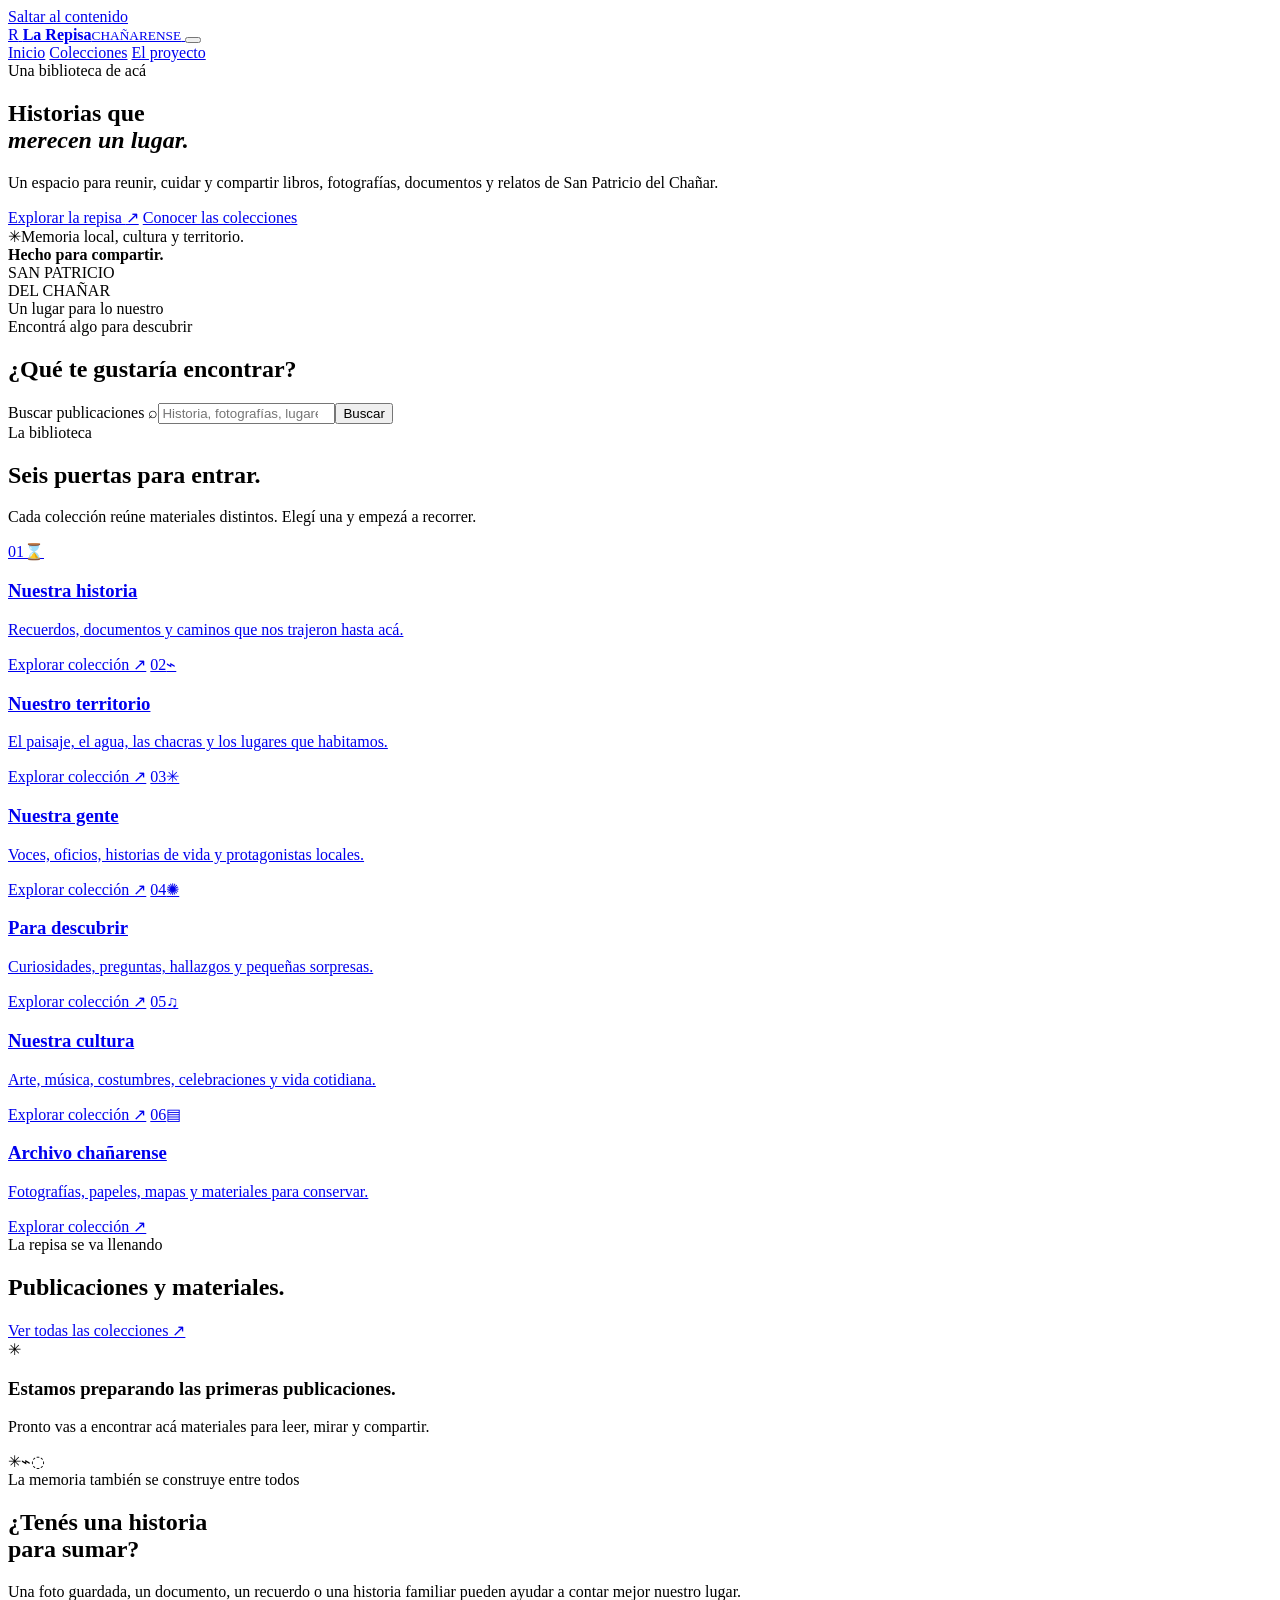
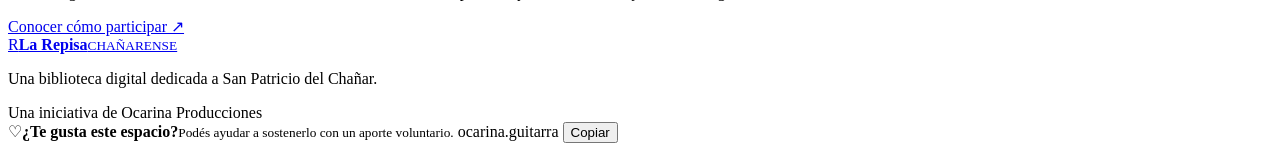
==== index.html @ 4208a4c4 "Build La Repisa Chañarense static foundation: index.html" ====
<!doctype html>
<html lang="es-AR">
<head>
  <meta charset="utf-8">
  <meta name="viewport" content="width=device-width, initial-scale=1">
  <meta name="theme-color" content="#f7f4ed">
  <meta name="description" content="La Repisa Chañarense: biblioteca editorial digital dedicada a la historia, el territorio, las personas y la cultura de San Patricio del Chañar.">
  <title>La Repisa Chañarense — Historias que merecen un lugar</title>
  <link rel="icon" href="assets/repisa-mark.svg" type="image/svg+xml">
  <link rel="stylesheet" href="css/styles.css">
  <script defer src="js/catalogo.js"></script>
  <script defer src="js/app.js"></script>
</head>
<body>
  <a class="skip-link" href="#contenido">Saltar al contenido</a>
  <header class="site-header">
    <div class="header-inner">
      <a class="brand" href="index.html" aria-label="La Repisa Chañarense, inicio">
        <span class="brand-mark" aria-hidden="true">R</span>
        <span class="brand-copy"><strong>La Repisa</strong><small>CHAÑARENSE</small></span>
      </a>
      <button class="menu-toggle" type="button" aria-expanded="false" aria-controls="site-nav" aria-label="Abrir menú"><span></span><span></span><span></span></button>
      <nav class="site-nav" id="site-nav" aria-label="Navegación principal">
        <a class="active" href="index.html">Inicio</a>
        <a href="colecciones.html">Colecciones</a>
        <a href="acerca-de.html">El proyecto</a>
      </nav>
    </div>
  </header>

  <main id="contenido">
    <section class="hero wrap">
      <div class="hero-copy">
        <span class="eyebrow"><span class="eyebrow-dot"></span> Una biblioteca de acá</span>
        <h1>Historias que<br><em>merecen un lugar.</em></h1>
        <p class="hero-lead">Un espacio para reunir, cuidar y compartir libros, fotografías, documentos y relatos de San Patricio del Chañar.</p>
        <div class="hero-actions">
          <a class="button button-primary" href="colecciones.html">Explorar la repisa <span aria-hidden="true">↗</span></a>
          <a class="text-link" href="#como-se-organiza">Conocer las colecciones</a>
        </div>
        <div class="hero-note"><span class="note-icon">✳</span><span>Memoria local, cultura y territorio.<br><strong>Hecho para compartir.</strong></span></div>
      </div>
      <div class="hero-art" aria-label="Ilustración decorativa de una repisa con libros y una planta" role="img">
        <div class="sun-disc"></div><div class="art-label">SAN PATRICIO<br>DEL CHAÑAR</div>
        <div class="shelf shelf-one"><i class="book book-rust"></i><i class="book book-green"></i><i class="book book-cream"></i><i class="book book-blue"></i><i class="plant"><b></b><b></b><b></b></i></div>
        <div class="shelf shelf-two"><i class="book book-blue tall"></i><i class="book book-cream"></i><i class="book book-rust short"></i><i class="book book-green"></i><i class="vase"></i></div>
        <span class="art-caption">Un lugar para lo nuestro</span>
      </div>
    </section>

    <section class="search-band">
      <div class="wrap search-inner">
        <div><span class="eyebrow">Encontrá algo para descubrir</span><h2>¿Qué te gustaría encontrar?</h2></div>
        <form class="search-form" id="search-form" role="search">
          <label class="sr-only" for="catalog-search">Buscar publicaciones</label>
          <span aria-hidden="true">⌕</span><input id="catalog-search" type="search" placeholder="Historia, fotografías, lugares, personas…" autocomplete="off"><button type="submit" aria-label="Buscar">Buscar</button>
        </form>
      </div>
    </section>

    <section class="section wrap" id="como-se-organiza">
      <div class="section-heading"><div><span class="eyebrow">La biblioteca</span><h2>Seis puertas para entrar.</h2></div><p>Cada colección reúne materiales distintos. Elegí una y empezá a recorrer.</p></div>
      <div class="collection-grid" id="collection-grid">
        <a class="collection-card collection-history" href="colecciones.html?coleccion=historia"><span class="collection-number">01</span><span class="collection-icon">⌛</span><h3>Nuestra historia</h3><p>Recuerdos, documentos y caminos que nos trajeron hasta acá.</p><span class="card-arrow">Explorar colección ↗</span></a>
        <a class="collection-card collection-land" href="colecciones.html?coleccion=territorio"><span class="collection-number">02</span><span class="collection-icon">⌁</span><h3>Nuestro territorio</h3><p>El paisaje, el agua, las chacras y los lugares que habitamos.</p><span class="card-arrow">Explorar colección ↗</span></a>
        <a class="collection-card collection-people" href="colecciones.html?coleccion=gente"><span class="collection-number">03</span><span class="collection-icon">✳</span><h3>Nuestra gente</h3><p>Voces, oficios, historias de vida y protagonistas locales.</p><span class="card-arrow">Explorar colección ↗</span></a>
        <a class="collection-card collection-discover" href="colecciones.html?coleccion=descubrir"><span class="collection-number">04</span><span class="collection-icon">✺</span><h3>Para descubrir</h3><p>Curiosidades, preguntas, hallazgos y pequeñas sorpresas.</p><span class="card-arrow">Explorar colección ↗</span></a>
        <a class="collection-card collection-culture" href="colecciones.html?coleccion=cultura"><span class="collection-number">05</span><span class="collection-icon">♫</span><h3>Nuestra cultura</h3><p>Arte, música, costumbres, celebraciones y vida cotidiana.</p><span class="card-arrow">Explorar colección ↗</span></a>
        <a class="collection-card collection-archive" href="colecciones.html?coleccion=archivo"><span class="collection-number">06</span><span class="collection-icon">▤</span><h3>Archivo chañarense</h3><p>Fotografías, papeles, mapas y materiales para conservar.</p><span class="card-arrow">Explorar colección ↗</span></a>
      </div>
    </section>

    <section class="featured-section">
      <div class="wrap">
        <div class="section-heading"><div><span class="eyebrow">La repisa se va llenando</span><h2>Publicaciones y materiales.</h2></div><a class="text-link" href="colecciones.html">Ver todas las colecciones ↗</a></div>
        <div class="publication-grid" id="featured-publications" aria-live="polite">
          <div class="empty-state"><span>✳</span><h3>Estamos preparando las primeras publicaciones.</h3><p>Pronto vas a encontrar acá materiales para leer, mirar y compartir.</p></div>
        </div>
      </div>
    </section>

    <section class="contribute-section wrap">
      <div class="contribute-art" aria-hidden="true"><span>✳</span><span>⌁</span><span>◌</span></div>
      <div><span class="eyebrow">La memoria también se construye entre todos</span><h2>¿Tenés una historia<br>para sumar?</h2><p>Una foto guardada, un documento, un recuerdo o una historia familiar pueden ayudar a contar mejor nuestro lugar.</p><a class="button button-light" href="acerca-de.html#participar">Conocer cómo participar ↗</a></div>
    </section>
  </main>

  <footer class="site-footer">
    <div class="wrap footer-inner"><a class="brand brand-footer" href="index.html"><span class="brand-mark">R</span><span class="brand-copy"><strong>La Repisa</strong><small>CHAÑARENSE</small></span></a><p>Una biblioteca digital dedicada a San Patricio del Chañar.</p><span class="footer-credit">Una iniciativa de Ocarina Producciones</span></div>
  </footer>

  <aside class="support-bar" aria-label="Colaboración voluntaria">
    <span class="support-heart" aria-hidden="true">♡</span><span class="support-message"><strong>¿Te gusta este espacio?</strong><small>Podés ayudar a sostenerlo con un aporte voluntario.</small></span>
    <span class="support-alias" id="support-alias">ocarina.guitarra</span>
    <button class="copy-alias" type="button" id="copy-alias" aria-label="Copiar alias">Copiar</button>
    <span class="copy-feedback" id="copy-feedback" role="status" aria-live="polite"></span>
  </aside>
</body>
</html>
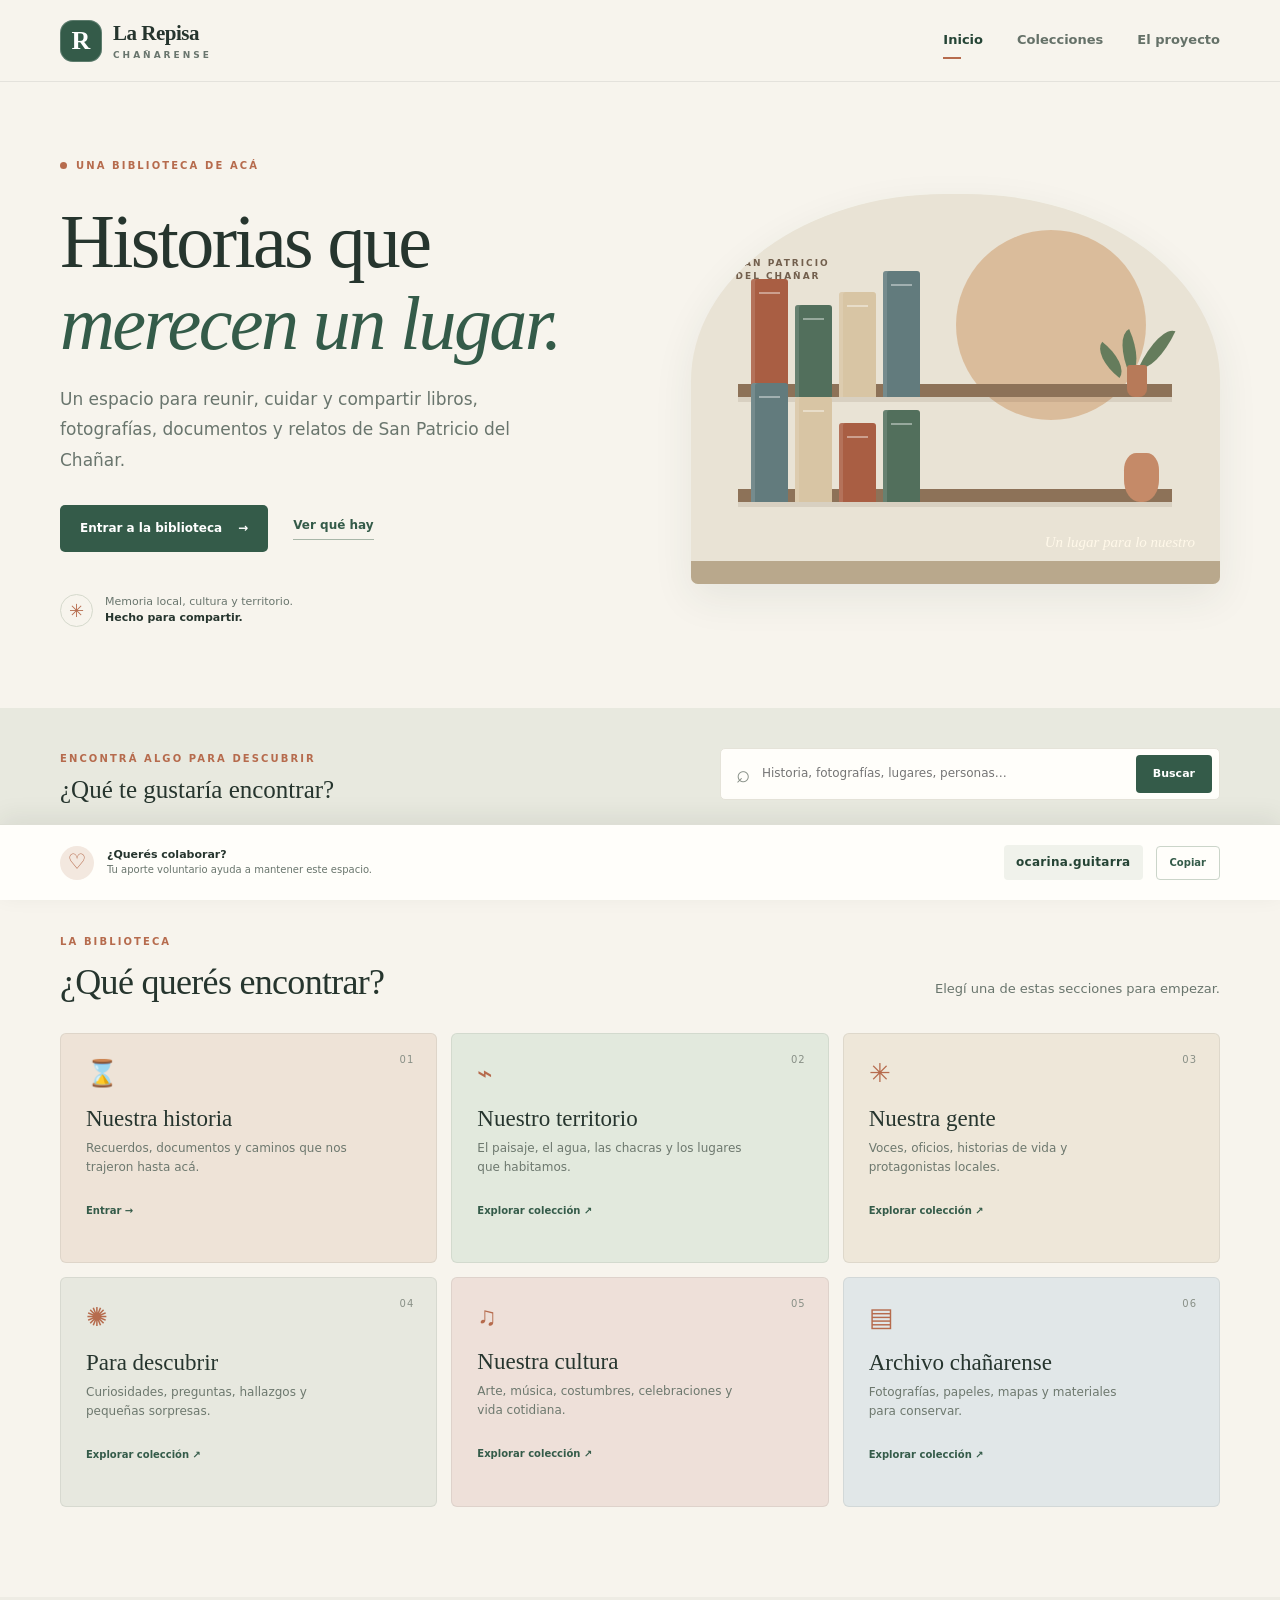
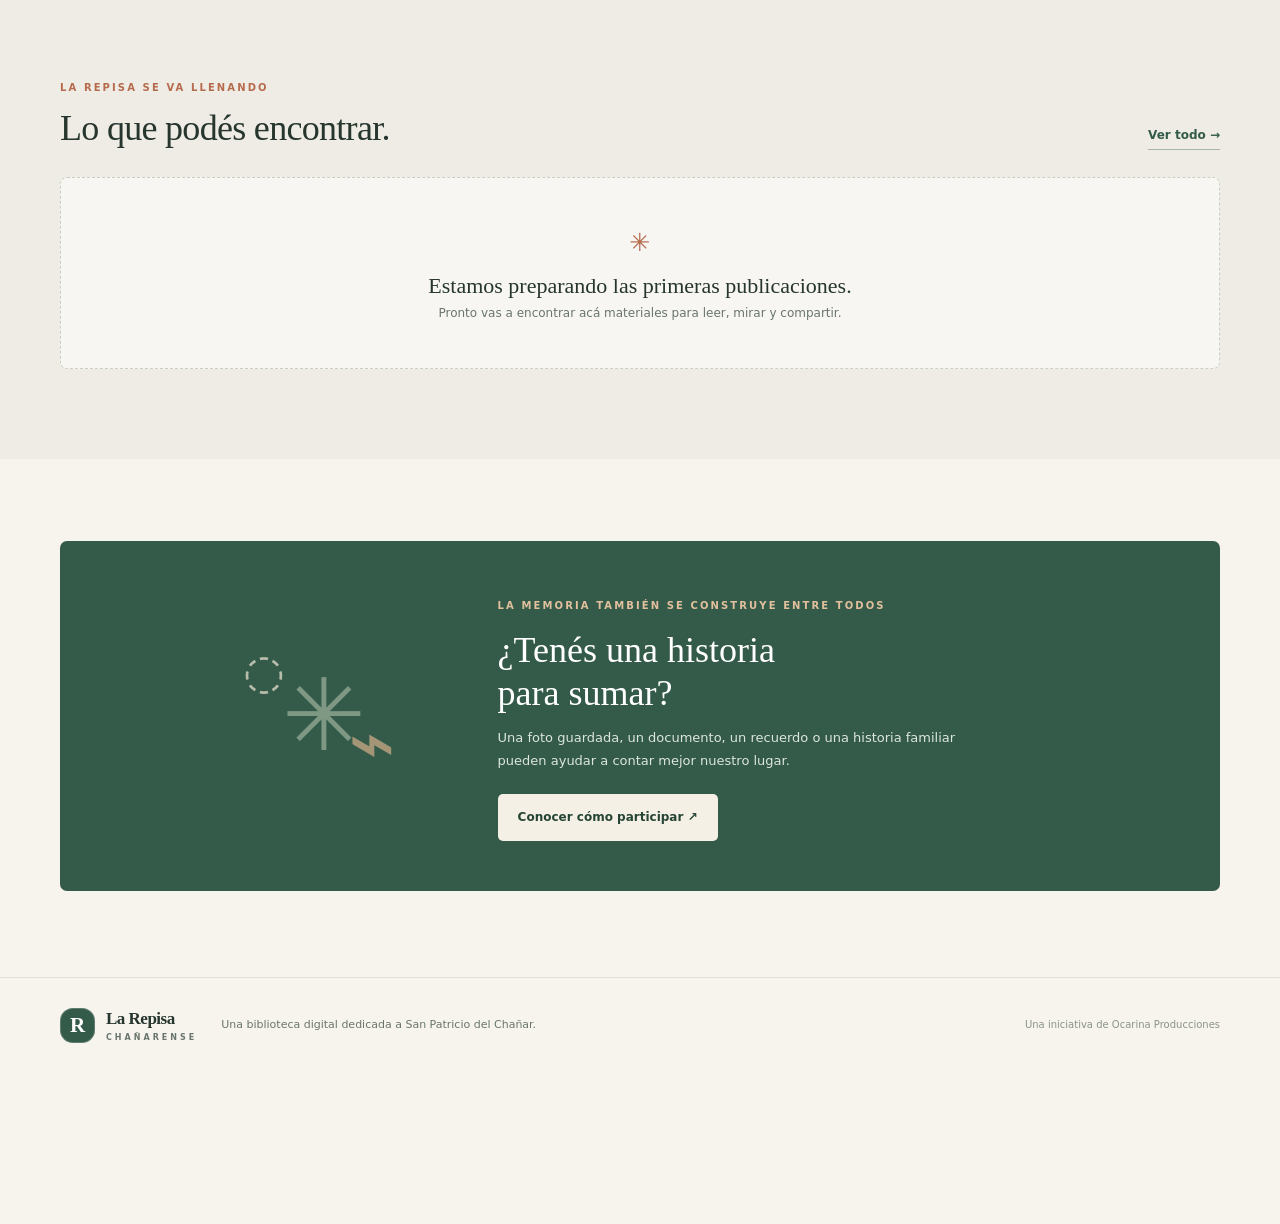
==== commit 2520d1c7: "Simplify homepage language and primary actions for first-time visitors" ====
--- a/index.html
+++ b/index.html
@@ -35,8 +35,8 @@
         <h1>Historias que<br><em>merecen un lugar.</em></h1>
         <p class="hero-lead">Un espacio para reunir, cuidar y compartir libros, fotografías, documentos y relatos de San Patricio del Chañar.</p>
         <div class="hero-actions">
-          <a class="button button-primary" href="colecciones.html">Explorar la repisa <span aria-hidden="true">↗</span></a>
-          <a class="text-link" href="#como-se-organiza">Conocer las colecciones</a>
+          <a class="button button-primary" href="colecciones.html">Entrar a la biblioteca <span aria-hidden="true">→</span></a>
+          <a class="text-link" href="#como-se-organiza">Ver qué hay</a>
         </div>
         <div class="hero-note"><span class="note-icon">✳</span><span>Memoria local, cultura y territorio.<br><strong>Hecho para compartir.</strong></span></div>
       </div>
@@ -59,9 +59,9 @@
     </section>
 
     <section class="section wrap" id="como-se-organiza">
-      <div class="section-heading"><div><span class="eyebrow">La biblioteca</span><h2>Seis puertas para entrar.</h2></div><p>Cada colección reúne materiales distintos. Elegí una y empezá a recorrer.</p></div>
+      <div class="section-heading"><div><span class="eyebrow">La biblioteca</span><h2>¿Qué querés encontrar?</h2></div><p>Elegí una de estas secciones para empezar.</p></div>
       <div class="collection-grid" id="collection-grid">
-        <a class="collection-card collection-history" href="colecciones.html?coleccion=historia"><span class="collection-number">01</span><span class="collection-icon">⌛</span><h3>Nuestra historia</h3><p>Recuerdos, documentos y caminos que nos trajeron hasta acá.</p><span class="card-arrow">Explorar colección ↗</span></a>
+        <a class="collection-card collection-history" href="colecciones.html?coleccion=historia"><span class="collection-number">01</span><span class="collection-icon">⌛</span><h3>Nuestra historia</h3><p>Recuerdos, documentos y caminos que nos trajeron hasta acá.</p><span class="card-arrow">Entrar →</span></a>
         <a class="collection-card collection-land" href="colecciones.html?coleccion=territorio"><span class="collection-number">02</span><span class="collection-icon">⌁</span><h3>Nuestro territorio</h3><p>El paisaje, el agua, las chacras y los lugares que habitamos.</p><span class="card-arrow">Explorar colección ↗</span></a>
         <a class="collection-card collection-people" href="colecciones.html?coleccion=gente"><span class="collection-number">03</span><span class="collection-icon">✳</span><h3>Nuestra gente</h3><p>Voces, oficios, historias de vida y protagonistas locales.</p><span class="card-arrow">Explorar colección ↗</span></a>
         <a class="collection-card collection-discover" href="colecciones.html?coleccion=descubrir"><span class="collection-number">04</span><span class="collection-icon">✺</span><h3>Para descubrir</h3><p>Curiosidades, preguntas, hallazgos y pequeñas sorpresas.</p><span class="card-arrow">Explorar colección ↗</span></a>
@@ -72,7 +72,7 @@
 
     <section class="featured-section">
       <div class="wrap">
-        <div class="section-heading"><div><span class="eyebrow">La repisa se va llenando</span><h2>Publicaciones y materiales.</h2></div><a class="text-link" href="colecciones.html">Ver todas las colecciones ↗</a></div>
+        <div class="section-heading"><div><span class="eyebrow">La repisa se va llenando</span><h2>Lo que podés encontrar.</h2></div><a class="text-link" href="colecciones.html">Ver todo →</a></div>
         <div class="publication-grid" id="featured-publications" aria-live="polite">
           <div class="empty-state"><span>✳</span><h3>Estamos preparando las primeras publicaciones.</h3><p>Pronto vas a encontrar acá materiales para leer, mirar y compartir.</p></div>
         </div>
@@ -90,7 +90,7 @@
   </footer>
 
   <aside class="support-bar" aria-label="Colaboración voluntaria">
-    <span class="support-heart" aria-hidden="true">♡</span><span class="support-message"><strong>¿Te gusta este espacio?</strong><small>Podés ayudar a sostenerlo con un aporte voluntario.</small></span>
+    <span class="support-heart" aria-hidden="true">♡</span><span class="support-message"><strong>¿Querés colaborar?</strong><small>Tu aporte voluntario ayuda a mantener este espacio.</small></span>
     <span class="support-alias" id="support-alias">ocarina.guitarra</span>
     <button class="copy-alias" type="button" id="copy-alias" aria-label="Copiar alias">Copiar</button>
     <span class="copy-feedback" id="copy-feedback" role="status" aria-live="polite"></span>
--- a/css/styles.css
+++ b/css/styles.css
@@ -0,0 +1,10 @@
+:root{--paper:#f7f4ed;--white:#fffefa;--ink:#26352e;--muted:#69756d;--green:#345b49;--green-dark:#254435;--sage:#dce5d8;--rust:#b66b4d;--sand:#e9dfcf;--line:#e4e0d6;--serif:Georgia,'Times New Roman',serif;--sans:system-ui,-apple-system,'Segoe UI',Arial,sans-serif;--support-h:76px;--shadow:0 14px 40px rgba(42,58,46,.08)}*{box-sizing:border-box}html{scroll-behavior:smooth;scroll-padding-top:90px}body{margin:0;background:var(--paper);color:var(--ink);font-family:var(--sans);font-size:16px;line-height:1.6;padding-bottom:var(--support-h)}a{color:inherit;text-decoration:none}button,input,select{font:inherit}button,a{-webkit-tap-highlight-color:transparent}button:focus-visible,a:focus-visible,input:focus-visible,select:focus-visible{outline:3px solid #c58a62;outline-offset:3px}.wrap{width:min(1160px,calc(100% - 56px));margin-inline:auto}.sr-only{position:absolute;width:1px;height:1px;padding:0;margin:-1px;overflow:hidden;clip:rect(0,0,0,0);white-space:nowrap;border:0}.skip-link{position:absolute;top:-60px;left:16px;background:var(--green);color:white;padding:10px 16px;z-index:100}.skip-link:focus{top:12px}.site-header{height:82px;border-bottom:1px solid rgba(38,53,46,.09);background:rgba(247,244,237,.94);position:sticky;top:0;z-index:20;backdrop-filter:blur(12px)}.header-inner{width:min(1160px,calc(100% - 56px));height:100%;margin:auto;display:flex;align-items:center;justify-content:space-between}.brand{display:inline-flex;align-items:center;gap:11px}.brand-mark{width:42px;height:42px;border-radius:13px;background:var(--green);color:#fff;display:grid;place-items:center;font:600 26px var(--serif);box-shadow:inset 0 0 0 1px rgba(255,255,255,.2)}.brand-copy{display:grid;line-height:1.05}.brand-copy strong{font:600 21px var(--serif);letter-spacing:-.5px}.brand-copy small{font-size:9px;letter-spacing:3px;font-weight:700;margin-top:5px;color:var(--muted)}.site-nav{display:flex;gap:34px;align-items:center}.site-nav a{font-size:13px;color:#657168;font-weight:600;padding:10px 0;position:relative}.site-nav a:hover,.site-nav a.active{color:var(--green-dark)}.site-nav a.active:after{content:'';position:absolute;bottom:2px;left:0;width:18px;height:2px;background:var(--rust)}.menu-toggle{display:none;border:0;background:none;padding:8px}.hero{min-height:535px;display:grid;grid-template-columns:1fr .92fr;align-items:center;gap:55px;padding-top:54px;padding-bottom:66px}.hero-copy{padding:15px 0}.eyebrow{font-size:10px;letter-spacing:2.1px;text-transform:uppercase;color:var(--rust);font-weight:700;display:inline-flex;align-items:center;gap:9px}.eyebrow-dot{width:7px;height:7px;border-radius:50%;background:var(--rust)}h1,h2,h3,p{margin-top:0}.hero h1,.page-hero h1{font:500 clamp(48px,6vw,76px)/1.08 var(--serif);letter-spacing:-2.6px;margin:23px 0 20px}.hero h1 em,.page-hero h1 em{color:var(--green);font-weight:500}.hero-lead{font-size:17px;line-height:1.8;color:var(--muted);max-width:490px;margin-bottom:29px}.hero-actions{display:flex;align-items:center;gap:25px;flex-wrap:wrap}.button{display:inline-flex;align-items:center;justify-content:center;gap:16px;border-radius:5px;padding:14px 20px;font-size:12px;font-weight:700;transition:transform .2s,background .2s}.button:hover{transform:translateY(-2px)}.button-primary{background:var(--green);color:white}.button-primary:hover{background:var(--green-dark)}.text-link{font-size:12px;font-weight:700;color:var(--green);border-bottom:1px solid #a8b6a8;padding-bottom:4px}.hero-note{display:flex;align-items:center;gap:12px;margin-top:42px;color:var(--muted);font-size:11px;line-height:1.5}.hero-note strong{color:var(--ink)}.note-icon{width:33px;height:33px;border:1px solid #d5d9cc;border-radius:50%;display:grid;place-items:center;color:var(--rust);font-size:18px}.hero-art{height:390px;position:relative;background:#e9e3d5;border-radius:48% 48% 7px 7px;overflow:hidden;box-shadow:var(--shadow)}.hero-art:after{content:'';position:absolute;bottom:0;left:0;right:0;height:23px;background:#b9a88c}.sun-disc{position:absolute;width:190px;height:190px;border-radius:50%;background:#d8b38e;right:14%;top:36px;opacity:.8}.art-label{position:absolute;top:63px;left:45px;font-size:9px;line-height:1.5;letter-spacing:2px;color:#725f4d;font-weight:700}.shelf{position:absolute;left:9%;right:9%;height:13px;background:#8d7258;box-shadow:0 5px 0 rgba(88,67,49,.12);display:flex;align-items:flex-end;gap:7px;padding:0 13px}.shelf-one{top:190px}.shelf-two{top:295px}.book{display:block;width:37px;height:105px;border-radius:3px 3px 0 0;box-shadow:inset 4px 0 rgba(255,255,255,.12);position:relative}.book:after{content:'';position:absolute;left:8px;right:8px;top:13px;height:2px;background:rgba(255,255,255,.4)}.book-rust{background:#a95e43;height:118px}.book-green{background:#526f5c;height:92px}.book-cream{background:#d8c5a4;height:105px}.book-blue{background:#627b7d;height:126px}.book.tall{height:119px}.book.short{height:79px}.plant{margin-left:auto;width:50px;height:85px;position:relative}.plant:after{content:'';position:absolute;bottom:0;left:18px;width:20px;height:32px;background:#b77a59;border-radius:3px 3px 8px 8px}.plant b{position:absolute;bottom:26px;left:20px;width:18px;height:42px;background:#657c5c;border-radius:100% 0 100% 0;transform:rotate(-24deg);transform-origin:bottom}.plant b:nth-child(2){transform:rotate(25deg);left:29px;height:48px}.plant b:nth-child(3){transform:rotate(-52deg);left:7px;height:36px}.vase{margin-left:auto;width:35px;height:49px;background:#c58a68;border-radius:35% 35% 45% 45%;margin-bottom:0}.art-caption{position:absolute;bottom:33px;right:25px;font:italic 15px var(--serif);color:#fff8e9}.search-band{background:#e8e9df;padding:36px 0}.search-inner{display:flex;align-items:center;justify-content:space-between;gap:30px}.search-inner h2{font:500 25px var(--serif);margin:7px 0 0}.search-form,.filter-search{height:52px;background:var(--white);border:1px solid #e5e3d9;border-radius:5px;display:flex;align-items:center;padding:0 7px 0 15px;width:min(500px,55%);color:#889087}.search-form>span,.filter-search>span{font-size:24px}.search-form input,.filter-search input{border:0;outline:0;background:transparent;min-width:0;flex:1;padding:0 12px;font-size:12px;color:var(--ink)}.search-form button{background:var(--green);border:0;border-radius:4px;color:white;padding:10px 17px;font-size:11px;font-weight:700;cursor:pointer}.section{padding-top:87px;padding-bottom:90px}.section-heading{display:flex;justify-content:space-between;align-items:end;gap:25px;margin-bottom:29px}.section-heading h2{font:500 36px/1.2 var(--serif);letter-spacing:-.7px;margin:8px 0 0}.section-heading>p{max-width:330px;color:var(--muted);font-size:13px;margin:0 0 4px}.collection-grid{display:grid;grid-template-columns:repeat(3,1fr);gap:14px}.collection-card{min-height:230px;padding:24px 25px 21px;border:1px solid rgba(55,70,58,.09);border-radius:6px;position:relative;overflow:hidden;transition:transform .2s,box-shadow .2s}.collection-card:hover{transform:translateY(-4px);box-shadow:var(--shadow)}.collection-history{background:#eee3d7}.collection-land{background:#e2e9dd}.collection-people{background:#eee7d9}.collection-discover{background:#e7e8df}.collection-culture{background:#eee0d9}.collection-archive{background:#e1e7e8}.collection-number{position:absolute;right:22px;top:18px;font-size:10px;letter-spacing:1px;color:#899087}.collection-icon{font:26px var(--serif);color:var(--rust)}.collection-card h3{font:500 23px var(--serif);margin:16px 0 7px}.collection-card p{font-size:12px;color:#6d786e;line-height:1.65;max-width:270px;margin-bottom:18px}.card-arrow{font-size:10px;color:var(--green);font-weight:700}.featured-section{background:#eeece4;padding:76px 0 90px}.featured-section .section-heading{margin-bottom:27px}.publication-grid{display:grid;grid-template-columns:repeat(3,minmax(0,1fr));gap:18px}.empty-state{grid-column:1/-1;text-align:center;padding:45px 20px;background:rgba(255,255,255,.55);border:1px dashed #c9cfc3;border-radius:7px}.empty-state>span{font-size:25px;color:var(--rust)}.empty-state h3{font:500 22px var(--serif);margin:10px 0 5px}.empty-state p{font-size:12px;color:var(--muted);margin:0}.publication-card{background:var(--white);border:1px solid var(--line);border-radius:6px;overflow:hidden;display:flex;flex-direction:column;min-width:0}.publication-cover{aspect-ratio:1.45;background:#e3e8df;display:grid;place-items:center;position:relative;overflow:hidden}.cover-symbol{font:70px var(--serif);color:rgba(52,91,73,.5)}.publication-body{padding:19px;display:flex;flex-direction:column;flex:1}.publication-meta{font-size:9px;letter-spacing:1.3px;text-transform:uppercase;color:var(--rust);font-weight:700}.publication-body h3{font:500 21px/1.25 var(--serif);margin:9px 0}.publication-body p{font-size:12px;line-height:1.65;color:var(--muted);margin-bottom:17px}.publication-link{margin-top:auto;color:var(--green);font-size:11px;font-weight:700}.status-chip{display:inline-flex;align-self:flex-start;background:#f1eadc;color:#816348;padding:5px 8px;border-radius:3px;font-size:9px;font-weight:700}.contribute-section{background:var(--green);color:#fff;padding:50px 7%;margin-top:82px;margin-bottom:86px;display:grid;grid-template-columns:.55fr 1fr;align-items:center;border-radius:7px;min-height:280px;overflow:hidden}.contribute-section .eyebrow{color:#e2c09d}.contribute-section h2{font:500 36px/1.2 var(--serif);margin:12px 0}.contribute-section p{font-size:13px;line-height:1.75;color:#dce6dd;max-width:510px}.button-light{background:#f5f0e5;color:var(--green-dark);margin-top:8px}.contribute-art{height:160px;position:relative;display:grid;place-items:center}.contribute-art span{position:absolute;font:100px var(--serif);color:#9eb29e;opacity:.7}.contribute-art span:nth-child(2){font-size:80px;transform:translate(48px,27px);color:#d6ae8b}.contribute-art span:nth-child(3){font-size:48px;transform:translate(-60px,-45px);color:#f0e7d5}.site-footer{border-top:1px solid var(--line);padding:30px 0 105px}.footer-inner{display:flex;align-items:center;gap:24px}.brand-footer .brand-mark{width:35px;height:35px;font-size:21px}.brand-footer .brand-copy strong{font-size:17px}.brand-footer .brand-copy small{font-size:8px}.footer-inner>p{font-size:11px;color:var(--muted);margin:0}.footer-credit{margin-left:auto;font-size:10px;color:#8a938a}.support-bar{position:fixed;z-index:40;left:0;right:0;bottom:0;min-height:var(--support-h);padding:11px max(28px,calc((100vw - 1160px)/2));background:#fffefa;border-top:1px solid #dedfd5;box-shadow:0 -7px 25px rgba(39,55,43,.08);display:flex;align-items:center;gap:13px}.support-heart{width:34px;height:34px;border-radius:50%;background:#f3e8df;color:var(--rust);display:grid;place-items:center;font-size:21px}.support-message{display:grid;line-height:1.35}.support-message strong{font-size:11px}.support-message small{font-size:10px;color:var(--muted)}.support-alias{margin-left:auto;font-size:12px;font-weight:700;letter-spacing:.3px;color:var(--green-dark);background:#f0f2eb;padding:8px 12px;border-radius:4px}.copy-alias{border:1px solid #cbd5c9;color:var(--green);background:transparent;border-radius:4px;padding:8px 13px;font-size:10px;font-weight:700;cursor:pointer}.copy-alias:hover{background:#edf2eb}.copy-feedback{position:absolute;right:28px;bottom:calc(100% + 8px);background:#263f32;color:white;border-radius:4px;padding:7px 11px;font-size:10px;opacity:0;pointer-events:none;transition:opacity .2s}.copy-feedback.show{opacity:1}.page-hero{padding-top:76px;padding-bottom:58px}.page-hero h1{font-size:clamp(48px,6vw,68px);margin:18px 0}.page-hero p{max-width:600px;color:var(--muted);font-size:15px;line-height:1.8}.catalog-section{padding-bottom:100px}.catalog-toolbar{display:flex;justify-content:space-between;gap:20px;align-items:center;border-bottom:1px solid var(--line);padding-bottom:22px}.filter-search{width:min(480px,60%);height:46px}.select-label{font-size:10px;color:var(--muted);font-weight:700;display:flex;align-items:center;gap:10px}.select-label select,.results-heading select{border:1px solid var(--line);background:var(--white);border-radius:4px;padding:9px 28px 9px 10px;color:var(--ink);font-size:11px}.catalog-layout{display:grid;grid-template-columns:215px 1fr;gap:38px;padding-top:30px}.catalog-sidebar h2{font:500 20px var(--serif);margin-bottom:17px}.filter-link{width:100%;border:0;background:transparent;text-align:left;padding:10px 11px;margin:1px 0;border-radius:4px;color:#6c776e;font-size:11px;cursor:pointer}.filter-link:hover,.filter-link.active{background:#e7ebe2;color:var(--green-dark);font-weight:700}.filter-link span{float:right}.sidebar-note{background:#e9e6da;padding:15px;margin-top:24px;border-radius:5px}.sidebar-note span{color:var(--rust);font-size:20px}.sidebar-note p{font:italic 13px/1.5 var(--serif);color:#667168;margin:5px 0 0}.results-heading{display:flex;justify-content:space-between;align-items:center;margin-bottom:17px}.results-heading p{font-size:11px;color:var(--muted);margin:0}.catalog-grid{grid-template-columns:repeat(2,minmax(0,1fr))}.catalog-grid .empty-state{padding:55px 20px}.about-body{display:grid;grid-template-columns:1fr 1fr;gap:20px;padding-bottom:75px}.about-card{background:#eeece4;padding:34px;border-radius:6px}.about-card h2,.participate-section h2{font:500 30px/1.2 var(--serif);margin:12px 0 17px}.about-card p,.participate-section p{font-size:13px;line-height:1.8;color:var(--muted)}.principles-list{padding-left:19px;color:var(--muted);font-size:12px;line-height:1.8}.principles-list li{padding:5px 0}.participate-section{background:#e4e9df;border-radius:6px;padding:45px 7%;display:flex;justify-content:space-between;align-items:center;margin-bottom:85px;gap:30px}.participate-section>div:first-child{max-width:620px}.participate-stamp{width:160px;height:160px;flex:none;border:1px solid #9eae9d;border-radius:50%;display:grid;place-content:center;text-align:center;font:600 15px/1.2 var(--serif);letter-spacing:2px;color:var(--green);transform:rotate(8deg)}.participate-stamp span{font-size:24px;margin-top:6px}.muted-note{font-size:11px!important;color:#7c857c!important;font-style:italic}
+@media(min-width:1400px){.hero{min-height:590px}.hero-art{height:430px}}
+@media(max-width:850px){.hero{gap:30px;min-height:480px}.hero-art{height:330px}.hero h1{font-size:58px}.collection-grid{grid-template-columns:repeat(2,1fr)}.catalog-layout{grid-template-columns:180px 1fr;gap:22px}.catalog-grid{grid-template-columns:1fr}.support-message small{max-width:230px}}
+@media(max-width:620px){:root{--support-h:72px}.wrap,.header-inner{width:calc(100% - 36px)}.site-header{height:70px}.brand-mark{width:37px;height:37px}.brand-copy strong{font-size:19px}.menu-toggle{display:flex;flex-direction:column;gap:5px}.menu-toggle span{display:block;width:22px;height:2px;background:var(--green)}.site-nav{display:none;position:absolute;top:69px;left:0;right:0;padding:12px 20px 18px;background:var(--paper);border-bottom:1px solid var(--line);box-shadow:var(--shadow);flex-direction:column;align-items:stretch;gap:2px}.site-nav.open{display:flex}.site-nav a{padding:11px 4px}.site-nav a.active:after{display:none}.hero{display:flex;flex-direction:column;align-items:stretch;gap:28px;padding-top:47px;padding-bottom:44px}.hero-copy{padding:0}.hero h1{font-size:clamp(47px,13vw,62px);letter-spacing:-1.8px;margin:18px 0}.hero-lead{font-size:14px;line-height:1.75}.hero-art{height:280px;width:100%;border-radius:42% 42% 6px 6px}.sun-disc{width:140px;height:140px;top:25px}.shelf-one{top:142px}.shelf-two{top:218px}.book{transform:scale(.78);transform-origin:bottom}.art-label{top:44px;left:28px}.art-caption{font-size:12px}.hero-note{margin-top:29px}.search-band{padding:26px 0}.search-inner{display:block}.search-inner h2{font-size:23px;margin-bottom:15px}.search-form{width:100%;height:48px}.search-form input{font-size:11px}.search-form button{padding:9px 12px}.section{padding-top:58px;padding-bottom:61px}.section-heading{display:block;margin-bottom:21px}.section-heading h2{font-size:30px}.section-heading>p{font-size:12px;margin-top:10px}.section-heading>.text-link{display:inline-block;margin-top:12px}.collection-grid{grid-template-columns:1fr;gap:10px}.collection-card{min-height:180px;padding:19px 20px}.collection-card h3{font-size:21px;margin:10px 0 5px}.collection-card p{margin-bottom:12px}.featured-section{padding:55px 0 60px}.publication-grid{grid-template-columns:1fr}.contribute-section{margin-top:48px;margin-bottom:55px;padding:30px 23px;grid-template-columns:1fr;gap:5px}.contribute-art{height:90px}.contribute-art span{font-size:75px}.contribute-section h2{font-size:31px}.contribute-section p{font-size:12px}.site-footer{padding:24px 0 calc(var(--support-h) + 25px)}.footer-inner{flex-wrap:wrap;gap:12px}.footer-inner>p{width:100%;order:2}.footer-credit{margin-left:0;font-size:9px}.support-bar{min-height:var(--support-h);padding:8px 12px;gap:8px}.support-heart{width:29px;height:29px;font-size:18px;flex:none}.support-message{min-width:0;flex:1}.support-message strong{font-size:10px}.support-message small{font-size:8px;max-width:none;white-space:nowrap}.support-alias{font-size:10px;padding:7px 8px;margin-left:0;white-space:nowrap}.copy-alias{font-size:9px;padding:7px 9px;flex:none}.copy-feedback{right:12px}.page-hero{padding-top:52px;padding-bottom:38px}.page-hero h1{font-size:clamp(45px,12vw,58px);letter-spacing:-1.8px}.page-hero p{font-size:13px}.catalog-section{padding-bottom:70px}.catalog-toolbar{display:block}.filter-search{width:100%;margin-bottom:13px}.select-label{justify-content:space-between}.catalog-layout{display:block;padding-top:20px}.catalog-sidebar{display:flex;gap:5px;overflow-x:auto;padding-bottom:12px;margin-bottom:18px;scrollbar-width:thin}.catalog-sidebar h2,.sidebar-note{display:none}.filter-link{white-space:nowrap;width:auto;flex:none;background:#eeece4;padding:9px 12px}.results-heading{margin-bottom:13px}.catalog-grid{grid-template-columns:1fr}.about-body{grid-template-columns:1fr;padding-bottom:45px}.about-card{padding:25px}.about-card h2,.participate-section h2{font-size:27px}.participate-section{padding:29px 23px;margin-bottom:55px}.participate-stamp{width:105px;height:105px;font-size:10px;letter-spacing:1px}.participate-stamp span{font-size:17px}.participate-section p{font-size:12px}}
+@media(max-width:370px){.support-message small{display:none}.support-alias{font-size:9px}.copy-alias{padding:7px}.hero-actions{gap:14px}.button{padding:12px 14px}.hero-art{height:245px}}
+@media(prefers-reduced-motion:reduce){*,*::before,*::after{scroll-behavior:auto!important;transition:none!important;animation:none!important}}
+
+/* Ficha editorial */
+.publication-detail{padding-top:38px;padding-bottom:95px;min-height:55vh}.back-link{display:inline-block;font-size:11px;color:var(--green);font-weight:700;margin-bottom:28px}.detail-layout{display:grid;grid-template-columns:minmax(260px,.78fr) 1.22fr;gap:55px;align-items:start}.detail-cover{min-height:360px;background:#e6e8df;border-radius:6px;display:grid;place-items:center;overflow:hidden;box-shadow:var(--shadow)}.detail-cover img{width:100%;height:100%;max-height:560px;object-fit:cover}.detail-copy h1{font:500 clamp(38px,5vw,58px)/1.12 var(--serif);letter-spacing:-1.6px;margin:16px 0}.detail-subtitle{font:italic 20px/1.5 var(--serif);color:var(--green)}.detail-description{font-size:14px;line-height:1.85;color:var(--muted);white-space:pre-line}.detail-actions{display:flex;gap:10px;flex-wrap:wrap;margin:26px 0}.detail-metadata{border-top:1px solid var(--line);padding-top:16px;display:grid;grid-template-columns:1fr 1fr;gap:15px;margin:25px 0}.detail-metadata div{min-width:0}.detail-metadata dt{font-size:9px;text-transform:uppercase;letter-spacing:1.4px;color:var(--rust);font-weight:700}.detail-metadata dd{margin:4px 0 0;font-size:12px;color:var(--ink)}.detail-sources{border-top:1px solid var(--line);padding-top:17px}.detail-sources h2{font:500 21px var(--serif)}.detail-sources ul{padding-left:18px;color:var(--muted);font-size:11px;line-height:1.8}
+@media(max-width:700px){.detail-layout{grid-template-columns:1fr;gap:25px}.detail-cover{min-height:230px;max-height:340px}.detail-copy h1{font-size:42px}.publication-detail{padding-top:25px}.detail-metadata{grid-template-columns:1fr 1fr}}
